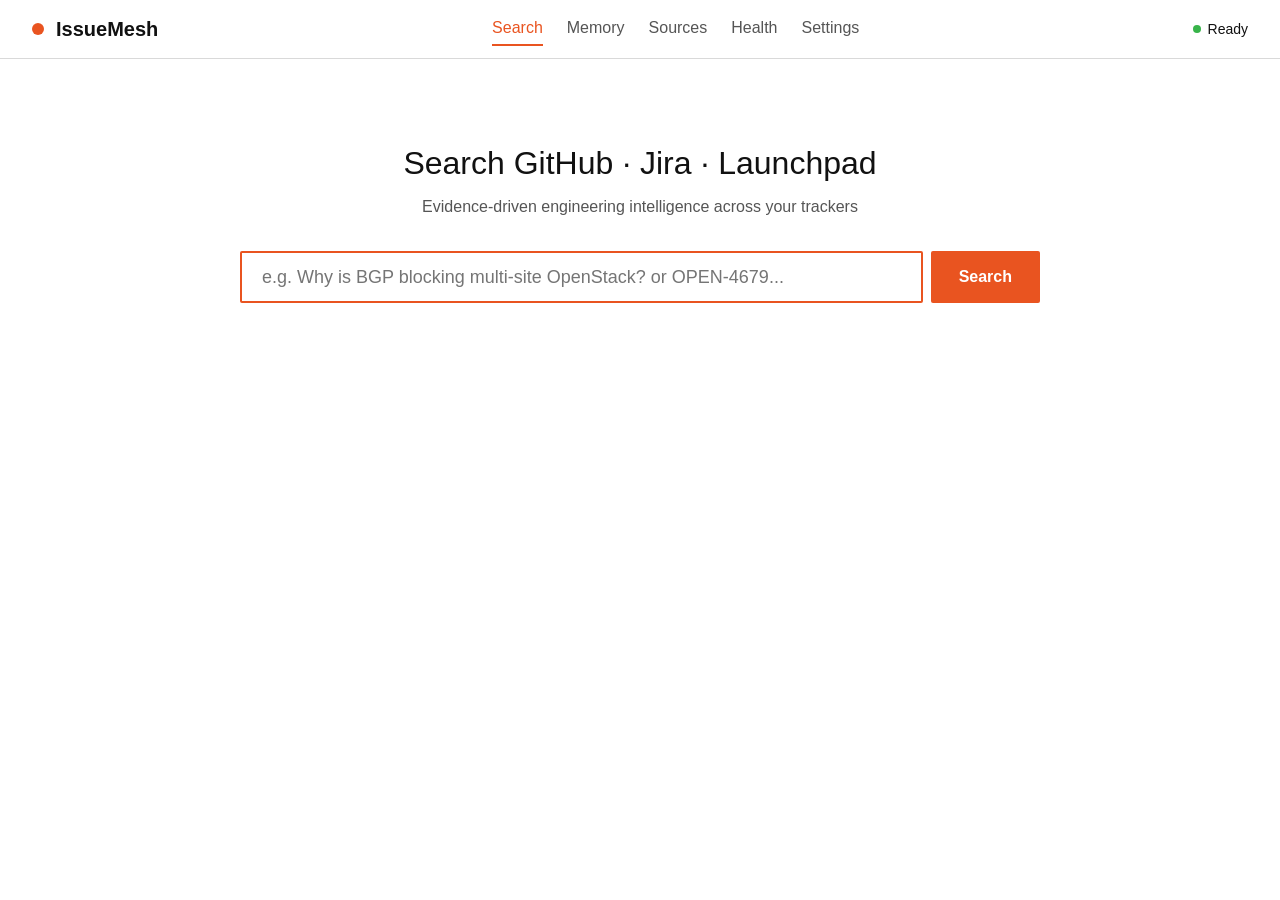
==== static/index.html @ 78ae205b "stage 5: Axum server and basic Canonical-branded web UI" ====
<!DOCTYPE html>
<html lang="en">
<head>
    <meta charset="UTF-8">
    <meta name="viewport" content="width=device-width, initial-scale=1.0">
    <title>IssueMesh - Engineering Issue Intelligence</title>
    <link rel="stylesheet" href="/static/css/style.css">
</head>
<body>
    <header>
        <a href="/" class="brand">
            <span class="brand-dot"></span>
            IssueMesh
        </a>
        <nav>
            <a href="/" class="active">Search</a>
            <a href="/memory">Memory</a>
            <a href="/sources">Sources</a>
            <a href="/health">Health</a>
            <a href="/settings">Settings</a>
        </nav>
        <div id="header-health" class="status-badge">
            <span class="dot dot-healthy"></span>
            <span>Ready</span>
        </div>
    </header>

    <main class="container">
        <section class="search-hero">
            <h1>Search GitHub &middot; Jira &middot; Launchpad</h1>
            <p>Evidence-driven engineering intelligence across your trackers</p>
            <form id="search-form" class="search-box" onsubmit="event.preventDefault(); runSearch();">
                <input type="text" id="query-input" class="search-input" placeholder="e.g. Why is BGP blocking multi-site OpenStack? or OPEN-4679..." autofocus>
                <button type="submit" class="btn btn-primary" id="search-btn">Search</button>
            </form>
        </section>

        <section id="search-progress" style="display: none; max-width: 800px; margin: 0 auto 2rem auto;">
            <div class="card">
                <div class="card-title">Search Progress</div>
                <div id="progress-log" style="font-family: var(--font-mono); font-size: 0.9rem; line-height: 1.8;"></div>
            </div>
        </section>

        <section id="results-area" style="max-width: 800px; margin: 0 auto;">
            <div id="results-list"></div>
        </section>
    </main>

    <script src="/static/js/app.js"></script>
</body>
</html>
---- static/css/style.css ----
:root {
    --color-orange: #E95420;
    --color-orange-hover: #D24515;
    --color-aubergine: #772953;
    --color-dark-aubergine: #2C001E;
    --color-white: #FFFFFF;
    --color-warm-grey: #F7F7F7;
    --color-mid-grey: #AEA79F;
    --color-border-grey: #D9D9D9;
    --color-dark-text: #111111;
    --color-muted-text: #555555;
    --color-green: #38B44A;
    --color-red: #C7162B;
    --font-stack: "Ubuntu", -apple-system, BlinkMacSystemFont, "Segoe UI", Roboto, Oxygen, Cantarell, "Fira Sans", "Droid Sans", "Helvetica Neue", sans-serif;
    --font-mono: "Ubuntu Mono", Consolas, Monaco, "Courier New", Courier, monospace;
}

* {
    box-sizing: border-box;
    margin: 0;
    padding: 0;
}

body {
    font-family: var(--font-stack);
    background-color: var(--color-white);
    color: var(--color-dark-text);
    line-height: 1.5;
    -webkit-font-smoothing: antialiased;
}

header {
    background-color: var(--color-white);
    border-bottom: 1px solid var(--color-border-grey);
    padding: 0.75rem 2rem;
    display: flex;
    justify-content: space-between;
    align-items: center;
}

.brand {
    display: flex;
    align-items: center;
    gap: 0.75rem;
    text-decoration: none;
    color: var(--color-dark-text);
    font-weight: 700;
    font-size: 1.25rem;
}

.brand-dot {
    width: 12px;
    height: 12px;
    border-radius: 50%;
    background-color: var(--color-orange);
    display: inline-block;
}

nav {
    display: flex;
    gap: 1.5rem;
}

nav a {
    text-decoration: none;
    color: var(--color-muted-text);
    font-weight: 500;
    padding: 0.25rem 0;
    border-bottom: 2px solid transparent;
    transition: color 0.15s, border-color 0.15s;
}

nav a:hover {
    color: var(--color-dark-text);
}

nav a.active {
    color: var(--color-orange);
    border-bottom-color: var(--color-orange);
}

.container {
    max-width: 1100px;
    margin: 0 auto;
    padding: 2rem;
}

.search-hero {
    margin-top: 3rem;
    margin-bottom: 3rem;
    text-align: center;
}

.search-hero h1 {
    font-size: 2rem;
    font-weight: 300;
    color: var(--color-dark-text);
    margin-bottom: 0.5rem;
}

.search-hero p {
    color: var(--color-muted-text);
    margin-bottom: 2rem;
}

.search-box {
    display: flex;
    gap: 0.5rem;
    max-width: 800px;
    margin: 0 auto;
}

.search-input {
    flex: 1;
    font-family: var(--font-stack);
    font-size: 1.125rem;
    padding: 0.85rem 1.25rem;
    border: 2px solid var(--color-border-grey);
    border-radius: 2px;
    outline: none;
    transition: border-color 0.15s;
}

.search-input:focus {
    border-color: var(--color-orange);
}

.btn {
    font-family: var(--font-stack);
    font-size: 1rem;
    font-weight: 600;
    padding: 0.85rem 1.75rem;
    border: none;
    border-radius: 2px;
    cursor: pointer;
    transition: background-color 0.15s, opacity 0.15s;
}

.btn-primary {
    background-color: var(--color-orange);
    color: var(--color-white);
}

.btn-primary:hover {
    background-color: var(--color-orange-hover);
}

.btn-secondary {
    background-color: var(--color-warm-grey);
    color: var(--color-dark-text);
    border: 1px solid var(--color-border-grey);
}

.btn-secondary:hover {
    background-color: #ECECEC;
}

.btn:disabled {
    opacity: 0.6;
    cursor: not-allowed;
}

.card {
    background-color: var(--color-white);
    border: 1px solid var(--color-border-grey);
    padding: 1.5rem;
    margin-bottom: 1rem;
}

.card-title {
    font-size: 1.2rem;
    font-weight: 600;
    margin-bottom: 0.5rem;
}

.badge {
    display: inline-block;
    padding: 0.2rem 0.5rem;
    font-size: 0.75rem;
    font-weight: 600;
    text-transform: uppercase;
    border-radius: 2px;
    margin-right: 0.5rem;
}

.badge-github { background-color: #24292E; color: white; }
.badge-jira { background-color: #0052CC; color: white; }
.badge-launchpad { background-color: #EE7700; color: white; }

.status-badge {
    display: inline-flex;
    align-items: center;
    gap: 0.4rem;
    font-size: 0.875rem;
}

.dot {
    width: 8px;
    height: 8px;
    border-radius: 50%;
}
.dot-healthy { background-color: var(--color-green); }
.dot-failed { background-color: var(--color-red); }

pre, code {
    font-family: var(--font-mono);
}
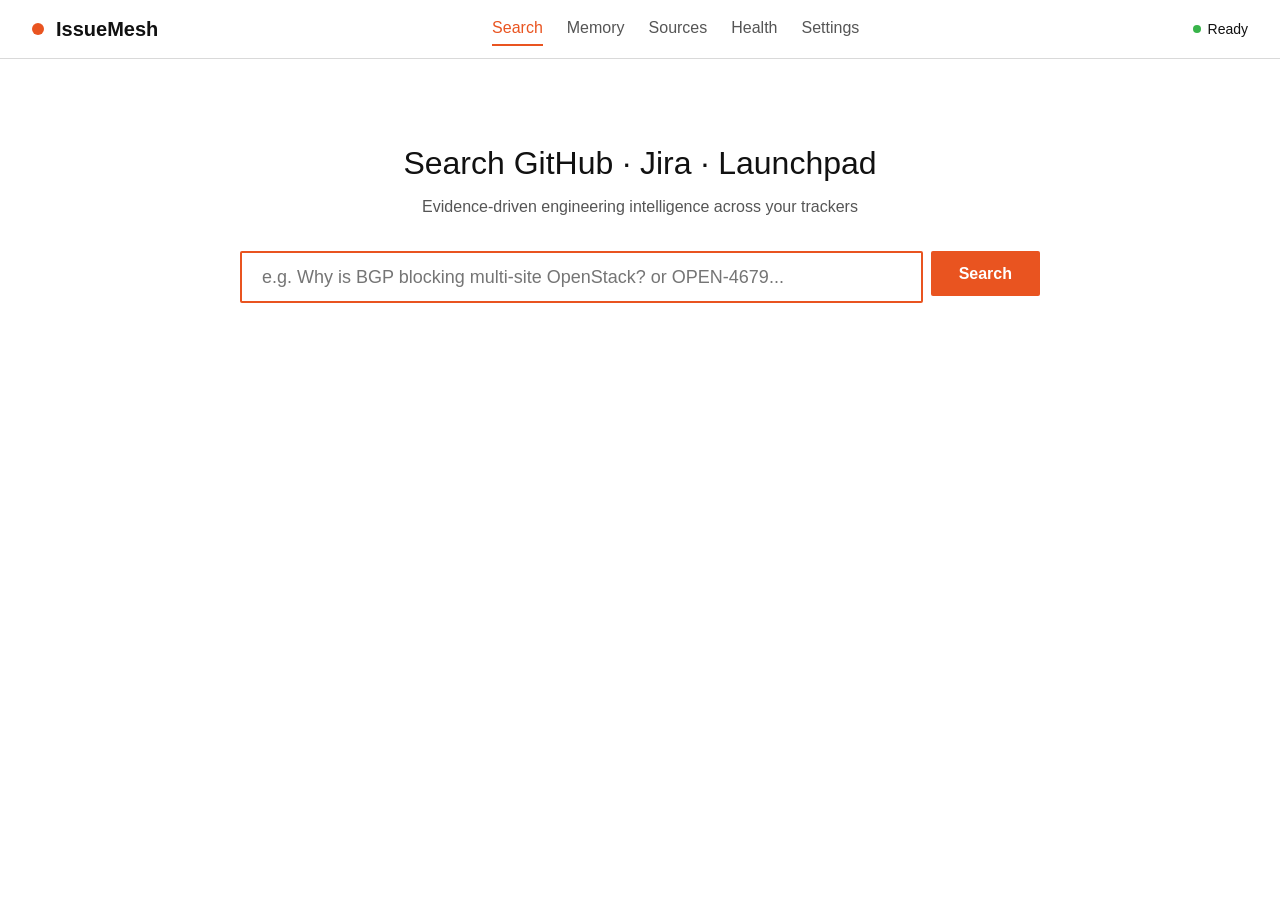
==== commit 367fef57: "feat: complete 30-test validation framework, corner cases, dynamic model discovery, and release 0.2." ====
--- a/static/index.html
+++ b/static/index.html
@@ -30,15 +30,26 @@
             <h1>Search GitHub &middot; Jira &middot; Launchpad</h1>
             <p>Evidence-driven engineering intelligence across your trackers</p>
             <form id="search-form" class="search-box" onsubmit="event.preventDefault(); runSearch();">
-                <input type="text" id="query-input" class="search-input" placeholder="e.g. Why is BGP blocking multi-site OpenStack? or OPEN-4679..." autofocus>
+                <div class="search-input-wrapper">
+                    <input type="text" id="query-input" class="search-input" placeholder="e.g. Why is BGP blocking multi-site OpenStack? or OPEN-4679..." autofocus>
+                    <div id="search-progress-bar" class="search-progress-bar" aria-hidden="true">
+                        <div class="search-progress-bar-fill"></div>
+                    </div>
+                </div>
                 <button type="submit" class="btn btn-primary" id="search-btn">Search</button>
             </form>
         </section>
 
-        <section id="search-progress" style="display: none; max-width: 800px; margin: 0 auto 2rem auto;">
-            <div class="card">
-                <div class="card-title">Search Progress</div>
-                <div id="progress-log" style="font-family: var(--font-mono); font-size: 0.9rem; line-height: 1.8;"></div>
+        <section id="search-progress" style="display: none; max-width: 800px; margin: 1.5rem auto 2rem auto;">
+            <div class="card search-progress-card">
+                <div style="display: flex; justify-content: space-between; align-items: center; margin-bottom: 0.5rem;">
+                    <div class="card-title" style="margin: 0; font-size: 1rem; color: var(--color-muted-text); text-transform: uppercase; letter-spacing: 0.05em; font-weight: 600;">Search Progress</div>
+                    <span id="search-progress-status" class="status-badge" style="color: var(--color-orange); font-size: 0.85rem;">
+                        <span class="dot dot-searching"></span> Live
+                    </span>
+                </div>
+                <textarea id="progress-textbox" class="search-progress-textbox" rows="4" readonly placeholder="Waiting for search events..."></textarea>
+                <div id="progress-log" style="display: none;"></div>
             </div>
         </section>
 
--- a/static/css/style.css
+++ b/static/css/style.css
@@ -108,10 +108,18 @@
     gap: 0.5rem;
     max-width: 800px;
     margin: 0 auto;
+    align-items: flex-start;
+}
+
+.search-input-wrapper {
+    flex: 1;
+    display: flex;
+    flex-direction: column;
+    position: relative;
 }
 
 .search-input {
-    flex: 1;
+    width: 100%;
     font-family: var(--font-stack);
     font-size: 1.125rem;
     padding: 0.85rem 1.25rem;
@@ -119,10 +127,56 @@
     border-radius: 2px;
     outline: none;
     transition: border-color 0.15s;
+    box-sizing: border-box;
 }
 
 .search-input:focus {
     border-color: var(--color-orange);
+}
+
+/* Canonical Orange Gradient Progress Bar (Left-to-Right Running) */
+.search-progress-bar {
+    width: 100%;
+    height: 4px;
+    background-color: #F0E8ED;
+    border-radius: 2px;
+    overflow: hidden;
+    position: relative;
+    margin-top: 4px;
+    opacity: 0;
+    visibility: hidden;
+    transition: opacity 0.2s ease, visibility 0.2s ease;
+}
+
+.search-progress-bar.active {
+    opacity: 1;
+    visibility: visible;
+}
+
+.search-progress-bar-fill {
+    position: absolute;
+    top: 0;
+    left: -40%;
+    bottom: 0;
+    width: 40%;
+    background: linear-gradient(90deg, #772953 0%, #E95420 50%, #FF7844 100%);
+    border-radius: 2px;
+    animation: canonical-bar-run 1.4s cubic-bezier(0.4, 0, 0.2, 1) infinite;
+}
+
+@keyframes canonical-bar-run {
+    0% {
+        left: -40%;
+        width: 30%;
+    }
+    50% {
+        left: 30%;
+        width: 50%;
+    }
+    100% {
+        left: 100%;
+        width: 30%;
+    }
 }
 
 .btn {
@@ -200,8 +254,128 @@
     border-radius: 50%;
 }
 .dot-healthy { background-color: var(--color-green); }
-.dot-failed { background-color: var(--color-red); }
+.dot-failed, .dot-unhealthy { background-color: var(--color-red); }
+.dot-idle { background-color: var(--color-mid-grey); }
 
 pre, code {
     font-family: var(--font-mono);
 }
+
+.dot-searching {
+    background-color: var(--color-orange);
+    animation: dot-pulse 1.2s infinite ease-in-out;
+}
+
+@keyframes dot-pulse {
+    0%, 100% {
+        opacity: 1;
+        transform: scale(1);
+    }
+    50% {
+        opacity: 0.3;
+        transform: scale(0.8);
+    }
+}
+
+/* 4-lines real-time search progress textbox */
+.search-progress-card {
+    padding: 1rem 1.25rem;
+}
+
+.search-progress-textbox {
+    width: 100%;
+    height: calc(4 * 1.5em + 1.2rem);
+    min-height: calc(4 * 1.5em + 1.2rem);
+    max-height: calc(4 * 1.5em + 1.2rem);
+    padding: 0.6rem 0.85rem;
+    font-family: var(--font-mono);
+    font-size: 0.875rem;
+    line-height: 1.5em;
+    color: var(--color-dark-text);
+    background-color: var(--color-warm-grey);
+    border: 1px solid var(--color-border-grey);
+    border-left: 3px solid var(--color-orange);
+    border-radius: 2px;
+    resize: none;
+    outline: none;
+    box-sizing: border-box;
+    overflow-y: auto;
+    white-space: pre-wrap;
+    word-break: break-word;
+}
+
+.search-progress-textbox:focus {
+    border-color: var(--color-orange);
+}
+
+/* Summary Textbox (<250 words) at end of search */
+.summary-card {
+    background-color: var(--color-white);
+    border: 1px solid var(--color-border-grey);
+    border-left: 4px solid var(--color-orange);
+    padding: 1.25rem 1.5rem;
+    margin-bottom: 2rem;
+}
+
+.summary-header {
+    display: flex;
+    justify-content: space-between;
+    align-items: center;
+    margin-bottom: 0.75rem;
+    flex-wrap: wrap;
+    gap: 0.5rem;
+}
+
+.summary-title-wrapper {
+    display: flex;
+    align-items: center;
+    gap: 0.75rem;
+}
+
+.summary-title {
+    font-size: 1.2rem;
+    font-weight: 600;
+    color: var(--color-dark-text);
+    margin: 0;
+}
+
+.summary-word-badge {
+    font-size: 0.75rem;
+    font-family: var(--font-mono);
+    font-weight: 600;
+    color: var(--color-muted-text);
+    background: var(--color-warm-grey);
+    border: 1px solid var(--color-border-grey);
+    padding: 0.15rem 0.5rem;
+    border-radius: 2px;
+}
+
+.summary-actions {
+    display: flex;
+    gap: 0.5rem;
+    align-items: center;
+}
+
+.summary-textbox {
+    width: 100%;
+    min-height: 120px;
+    padding: 0.85rem 1rem;
+    font-family: var(--font-stack);
+    font-size: 1rem;
+    line-height: 1.6;
+    color: var(--color-dark-text);
+    background-color: #FAFAFA;
+    border: 1px solid var(--color-border-grey);
+    border-radius: 2px;
+    resize: vertical;
+    outline: none;
+    box-sizing: border-box;
+    white-space: pre-wrap;
+    word-break: break-word;
+    transition: border-color 0.15s, box-shadow 0.15s;
+}
+
+.summary-textbox:focus {
+    border-color: var(--color-orange);
+    box-shadow: 0 0 0 2px rgba(233, 84, 32, 0.15);
+}
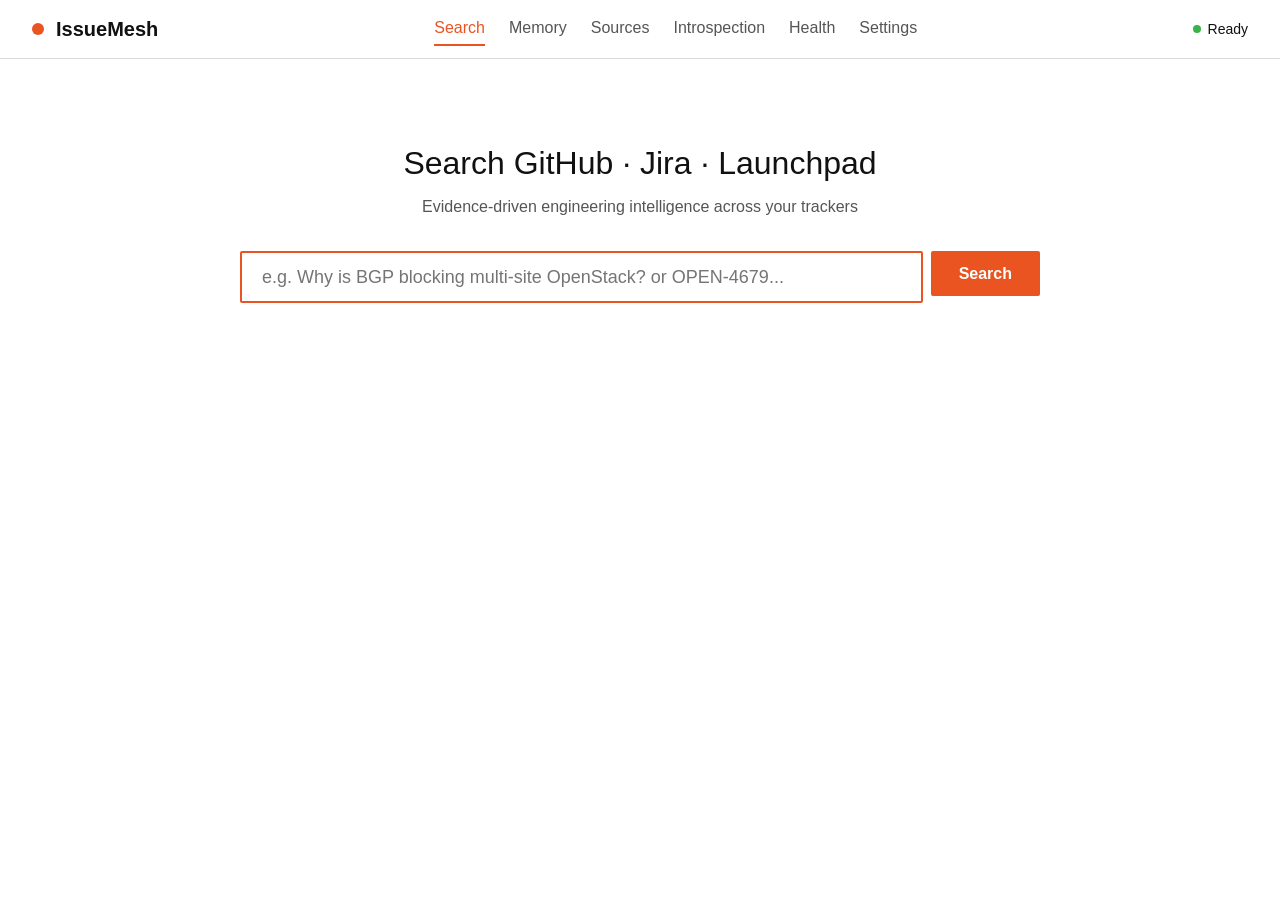
==== commit 99fac232: "feat(introspection): continuous self-evaluation engine with 5-dimension scoring and web UI (v0.2.6) " ====
--- a/static/index.html
+++ b/static/index.html
@@ -16,6 +16,7 @@
             <a href="/" class="active">Search</a>
             <a href="/memory">Memory</a>
             <a href="/sources">Sources</a>
+            <a href="/introspection">Introspection</a>
             <a href="/health">Health</a>
             <a href="/settings">Settings</a>
         </nav>
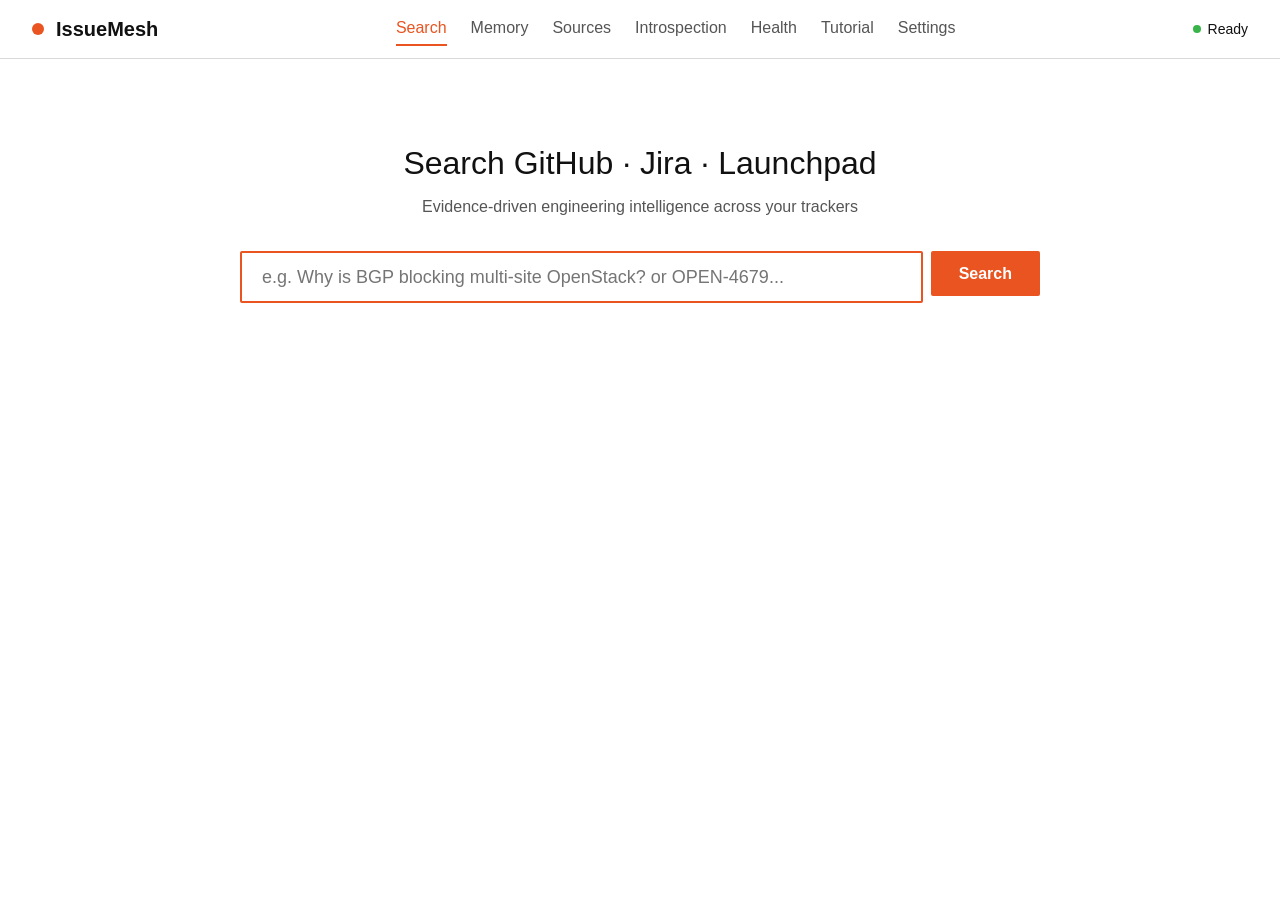
==== commit 6124a096: "feat: add Tutorial page, set None as recommended introspection level, and bump to v0.2.7" ====
--- a/static/index.html
+++ b/static/index.html
@@ -18,6 +18,7 @@
             <a href="/sources">Sources</a>
             <a href="/introspection">Introspection</a>
             <a href="/health">Health</a>
+            <a href="/tutorial">Tutorial</a>
             <a href="/settings">Settings</a>
         </nav>
         <div id="header-health" class="status-badge">
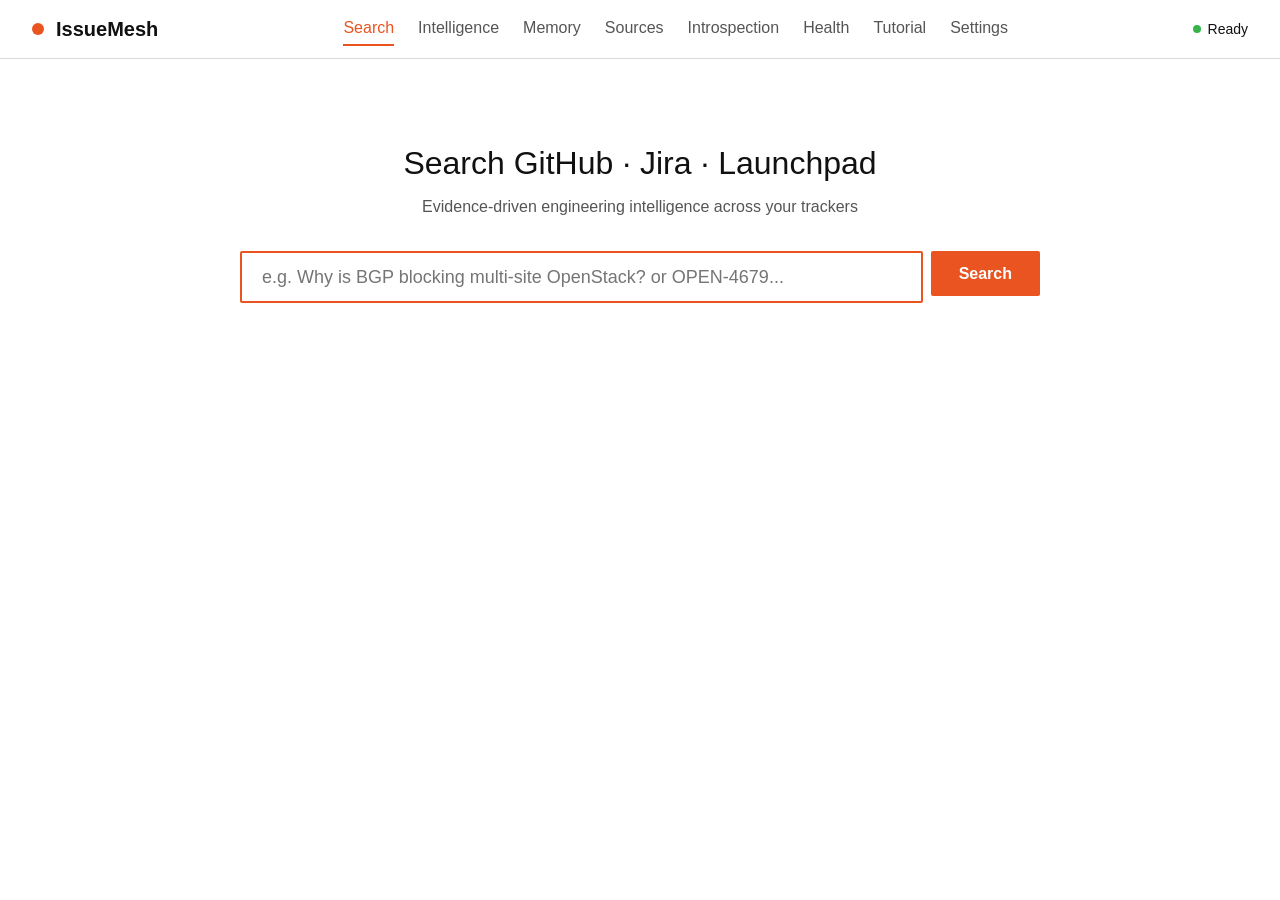
==== commit fb8c84be: "feat: add 10 engineering intelligence capabilities and native MCP server (v0.2.9)" ====
--- a/static/index.html
+++ b/static/index.html
@@ -14,6 +14,7 @@
         </a>
         <nav>
             <a href="/" class="active">Search</a>
+            <a href="/intelligence">Intelligence</a>
             <a href="/memory">Memory</a>
             <a href="/sources">Sources</a>
             <a href="/introspection">Introspection</a>
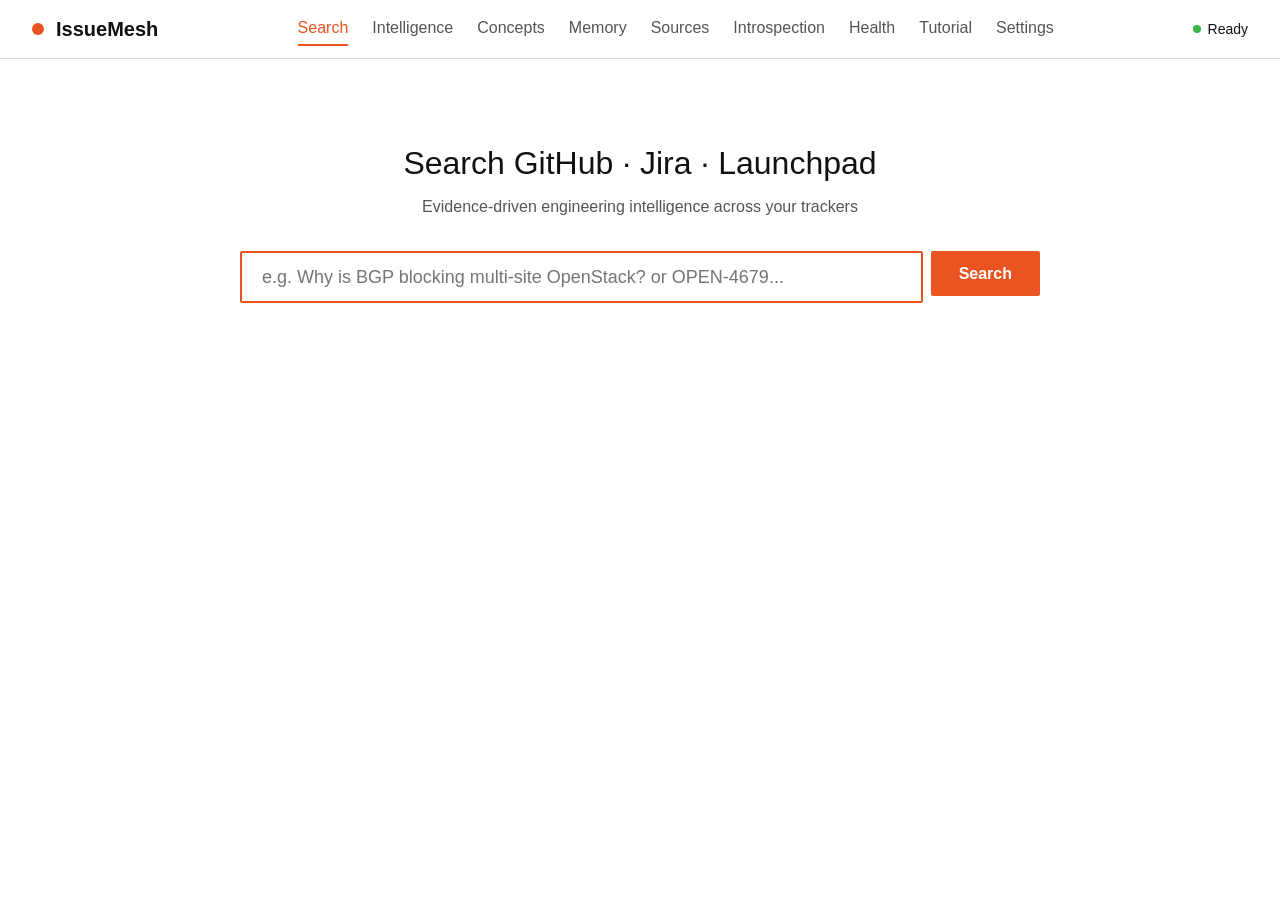
==== commit 98b6c439: "feat(concepts): stage 3 - concepts UI, MCP tools, and intelligence hooks" ====
--- a/static/index.html
+++ b/static/index.html
@@ -15,6 +15,7 @@
         <nav>
             <a href="/" class="active">Search</a>
             <a href="/intelligence">Intelligence</a>
+            <a href="/concepts">Concepts</a>
             <a href="/memory">Memory</a>
             <a href="/sources">Sources</a>
             <a href="/introspection">Introspection</a>
--- a/static/css/style.css
+++ b/static/css/style.css
@@ -1,8 +1,9 @@
 :root {
     --color-orange: #E95420;
     --color-orange-hover: #D24515;
-    --color-aubergine: #772953;
-    --color-dark-aubergine: #2C001E;
+    --color-slate: #111111;
+    --color-slate-mid: #2C2C2C;
+    --color-blue: #0066CC;
     --color-white: #FFFFFF;
     --color-warm-grey: #F7F7F7;
     --color-mid-grey: #AEA79F;
@@ -159,7 +160,7 @@
     left: -40%;
     bottom: 0;
     width: 40%;
-    background: linear-gradient(90deg, #772953 0%, #E95420 50%, #FF7844 100%);
+    background: linear-gradient(90deg, #111111 0%, #E95420 50%, #FF7844 100%);
     border-radius: 2px;
     animation: canonical-bar-run 1.4s cubic-bezier(0.4, 0, 0.2, 1) infinite;
 }
